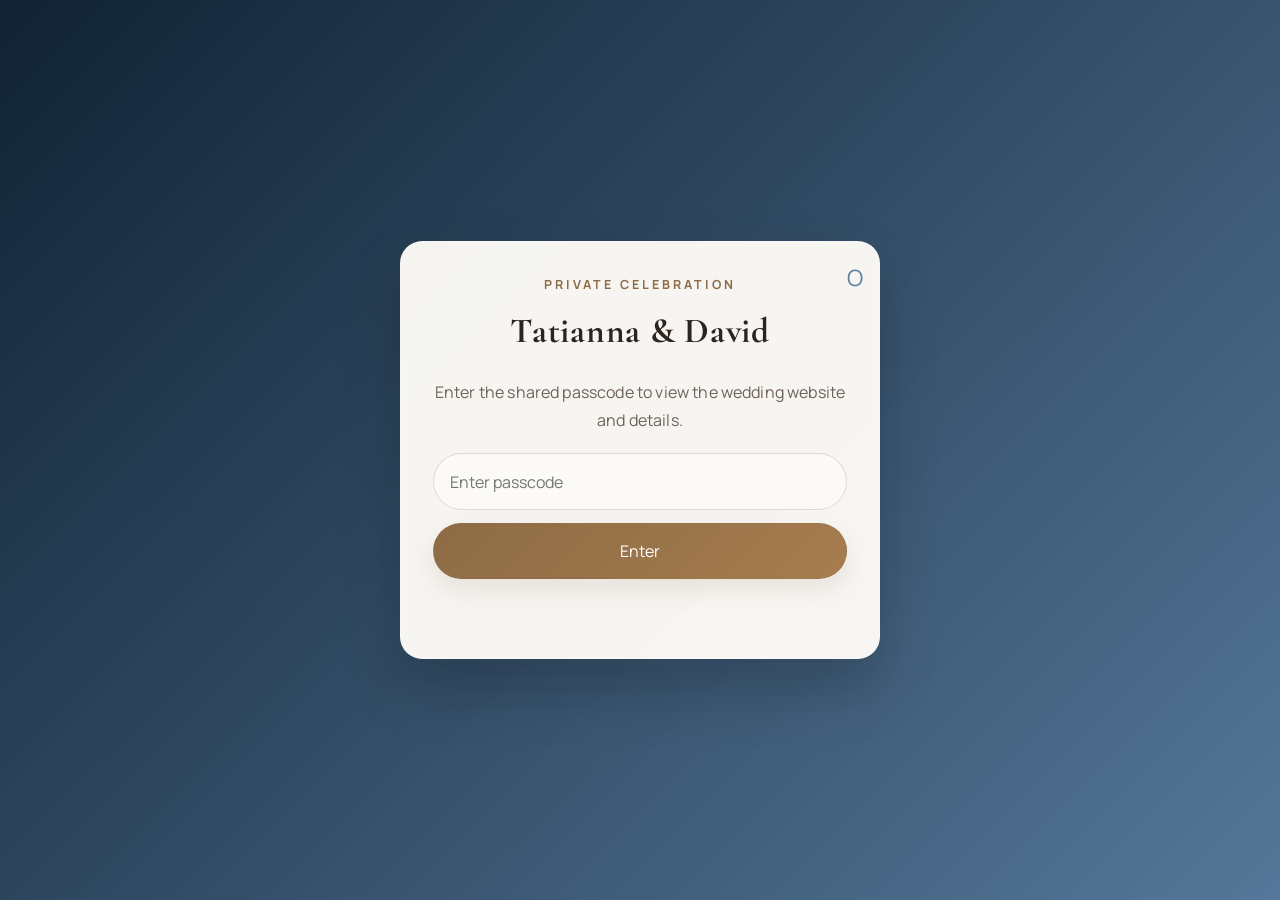
==== accommodations.html @ 68562103 "Site changes and google sheet backend script" ====
<!DOCTYPE html>
<html lang="en">
  <head>
    <meta charset="UTF-8" />
    <meta name="viewport" content="width=device-width, initial-scale=1.0" />
    <title>Accommodations | Tatianna & David</title>
    <link rel="preconnect" href="https://fonts.googleapis.com" />
    <link rel="preconnect" href="https://fonts.gstatic.com" crossorigin />
    <link href="https://fonts.googleapis.com/css2?family=Cormorant+Garamond:wght@500;600;700&family=Manrope:wght@400;500;600;700&display=swap" rel="stylesheet" />
    <link rel="stylesheet" href="styles.css" />
  </head>
  <body>
    <div id="gate" class="gate-overlay" aria-live="polite">
      <div class="gate-card">
        <p class="eyebrow">Private Celebration</p>
        <h1>Tatianna & David</h1>
        <p class="gate-copy">Enter the shared passcode to view the wedding website and details.</p>
        <form id="gate-form">
          <label class="sr-only" for="passcode">Passcode</label>
          <input id="passcode" name="passcode" type="password" placeholder="Enter passcode" />
          <button type="submit">Enter</button>
        </form>
        <p id="gate-message" class="gate-message" role="status"></p>
      </div>
    </div>

    <div id="site-content" class="site-content hidden">
      <header class="topbar">
        <a class="brand" href="index.html">Tatianna & David</a>
        <div class="topbar-actions">
          <button class="mobile-nav-toggle" type="button" aria-expanded="false" aria-controls="primary-nav">
            Pages
          </button>
          <nav class="nav" id="primary-nav" aria-label="Primary navigation">
            <a href="index.html">Home</a>
            <a href="story.html">Our Story</a>
            <a href="schedule.html">Schedule</a>
            <a href="travel.html">Travel</a>
            <a href="accommodations.html">Accommodations</a>
            <a href="rsvp.html">RSVP</a>
            <a href="registry.html">Registry</a>
            <a href="gallery.html">Gallery</a>
            <a href="faq.html">FAQ</a>
          </nav>
        </div>
      </header>

      <main>
        <section class="section section--split">
          <div>
            <p class="eyebrow">Stay Nearby</p>
            <h3>Options for the wedding weekend stay.</h3>
            <p>We recommend booking early, as July is a popular travel month in this part of Greece. Xylokastro is a lovely seaside town, and nearby accommodations can fill quickly around the weekend.</p>
            <p>For those who prefer a simpler stay, apartments and short-term rentals are also a great option if you want a little more space or a kitchen for the trip.</p>
          </div>
          <div class="card">
            <h4>Recommended stays</h4>
            <ul>
              <li>Arion Hotel Xylokastro</li>
              <li>Airbnb or short-term rental options nearby</li>
            </ul>
            <p><strong>Arion:</strong> Email reservations@arion-pefkias.gr and mention the Bollwerk/Dean wedding to request help with a room and any available discount.</p>
          </div>
        </section>
      </main>
    </div>

    <script src="script.js"></script>
  </body>
</html>
---- styles.css ----
:root {
  --bg: #f7f2eb;
  --surface: #fcfaf7;
  --text: #2d241f;
  --muted: #6f6257;
  --accent: #8c6b45;
  --accent-soft: #efe0ca;
  --blue: #1f4f7a;
  --blue-soft: #dcebf4;
  --border: rgba(45, 36, 31, 0.14);
  --shadow: 0 24px 60px rgba(41, 30, 23, 0.07);
}

* {
  box-sizing: border-box;
}

html {
  scroll-behavior: smooth;
}

body {
  margin: 0;
  font-family: "Manrope", sans-serif;
  color: var(--text);
  background: linear-gradient(180deg, #f9f4eb 0%, var(--bg) 100%);
  line-height: 1.75;
  letter-spacing: 0.01em;
}

img {
  max-width: 100%;
  display: block;
}

.hidden {
  display: none;
}

.sr-only {
  position: absolute;
  width: 1px;
  height: 1px;
  padding: 0;
  margin: -1px;
  overflow: hidden;
  clip: rect(0, 0, 0, 0);
  white-space: nowrap;
  border: 0;
}

.gate-overlay {
  position: fixed;
  inset: 0;
  display: grid;
  place-items: center;
  background: linear-gradient(135deg, rgba(7, 26, 44, 0.96), rgba(61, 100, 139, 0.88));
  padding: 1.5rem;
  z-index: 20;
}

.gate-card {
  width: min(100%, 480px);
  background: rgba(255, 253, 249, 0.96);
  border: 1px solid rgba(255, 255, 255, 0.25);
  box-shadow: 0 30px 60px rgba(0, 0, 0, 0.2);
  padding: 2rem;
  text-align: center;
  border-radius: 1.4rem;
  position: relative;
}

.gate-card::before {
  content: "Ο";
  position: absolute;
  top: 1rem;
  right: 1rem;
  font-size: 1.4rem;
  color: var(--blue);
  opacity: 0.7;
}

.gate-card h1,
.hero h2,
.section h3 {
  font-family: "Cormorant Garamond", serif;
  letter-spacing: 0.02em;
}

.gate-card h1 {
  margin: 0.25rem 0 0.5rem;
  font-size: 2.2rem;
}

.gate-copy,
.hero-copy p,
.section p,
.card li,
.card p,
.timeline-item p,
.details p,
.faq-list p {
  color: var(--muted);
}

.gate-card form {
  display: grid;
  gap: 0.8rem;
  margin-top: 1.2rem;
}

input,
select,
textarea,
button {
  font: inherit;
}

input,
select,
textarea {
  width: 100%;
  border: 1px solid var(--border);
  border-radius: 999px;
  padding: 0.85rem 1rem;
  background: var(--surface);
  color: var(--text);
}

textarea {
  border-radius: 1rem;
}

button,
.button {
  display: inline-flex;
  justify-content: center;
  align-items: center;
  border: 1px solid rgba(140, 107, 69, 0.2);
  border-radius: 999px;
  padding: 0.82rem 1.2rem;
  background: linear-gradient(135deg, var(--accent), #a77d4e);
  color: white;
  text-decoration: none;
  cursor: pointer;
  transition: transform 180ms ease, box-shadow 180ms ease;
  box-shadow: 0 10px 24px rgba(140, 107, 69, 0.15);
}

button:hover,
.button:hover {
  transform: translateY(-1px);
  box-shadow: 0 14px 28px rgba(140, 107, 69, 0.2);
}

.gate-message,
.form-message {
  min-height: 1.3rem;
  margin-top: 0.6rem;
  color: #a13f3f;
}

.topbar {
  position: sticky;
  top: 0;
  z-index: 10;
  display: flex;
  justify-content: space-between;
  align-items: center;
  padding: 1rem 1.5rem;
  background: rgba(247, 242, 235, 0.94);
  backdrop-filter: blur(10px);
  border-bottom: 1px solid var(--border);
  box-shadow: 0 6px 24px rgba(45, 36, 31, 0.04);
}

.brand {
  font-family: "Cormorant Garamond", serif;
  color: var(--text);
  text-decoration: none;
  font-size: 1.18rem;
  letter-spacing: 0.18em;
  text-transform: uppercase;
  font-weight: 600;
}

.mobile-nav-toggle {
  display: none;
}

.nav {
  display: flex;
  flex-wrap: wrap;
  gap: 0.8rem 1rem;
}

.nav a {
  color: var(--text);
  text-decoration: none;
  font-size: 0.95rem;
  font-weight: 500;
}

.nav a:hover {
  color: var(--accent);
}

.hero {
  min-height: 92vh;
  display: grid;
  align-items: center;
  padding: 4rem 1.5rem;
  background: linear-gradient(90deg, rgba(9, 35, 58, 0.82), rgba(29, 63, 89, 0.44)),
    url("pics/IMG_0084.JPG") center/cover;
  position: relative;
  overflow: hidden;
}

.hero::before {
  content: "";
  position: absolute;
  inset: 0;
  background-image: radial-gradient(circle at top left, rgba(255,255,255,0.16) 0 2px, transparent 3px),
    radial-gradient(circle at bottom right, rgba(255,255,255,0.14) 0 2px, transparent 3px);
  background-size: 24px 24px, 28px 28px;
  opacity: 0.7;
  pointer-events: none;
}

.hero::after {
  content: "☼";
  position: absolute;
  right: 2rem;
  bottom: 2rem;
  font-size: 2rem;
  color: rgba(255,255,255,0.7);
}

.hero-copy {
  max-width: 520px;
  color: #ffffff;
  padding: 1.6rem 1.8rem;
  border-radius: 1.2rem;
  backdrop-filter: blur(4px);
  background: rgba(255, 255, 255, 0.14);
  border: 1px solid rgba(255, 255, 255, 0.24);
  box-shadow: 0 16px 36px rgba(0, 0, 0, 0.16);
  margin-left: 0;
}

.hero-copy h2 {
  margin: 0.3rem 0 0.8rem;
  font-size: clamp(1.9rem, 3.9vw, 2.8rem);
  font-weight: 600;
  color: #ffffff;
}

.hero-copy p {
  color: #ffffff;
  font-size: 0.98rem;
}

.hero-copy .eyebrow {
  color: #ffffff;
  opacity: 0.95;
}

.hero-copy .motif {
  color: #ffffff;
  background: rgba(255, 255, 255, 0.16);
  border-color: rgba(255, 255, 255, 0.26);
}

.eyebrow {
  margin: 0;
  text-transform: uppercase;
  letter-spacing: 0.24em;
  font-size: 0.78rem;
  color: var(--accent);
  font-weight: 700;
}

.section {
  padding: 5rem 1.5rem;
  max-width: 1120px;
  margin: 0 auto;
}

.motif {
  display: inline-flex;
  align-items: center;
  gap: 0.45rem;
  padding: 0.35rem 0.7rem;
  border: 1px solid rgba(31, 79, 122, 0.16);
  border-radius: 999px;
  background: linear-gradient(135deg, var(--blue-soft), rgba(255,255,255,0.78));
  color: var(--blue);
  font-size: 0.82rem;
  margin-top: 0.6rem;
  box-shadow: 0 6px 16px rgba(31, 79, 122, 0.08);
}

.section--split {
  display: grid;
  gap: 2rem;
  grid-template-columns: 1.2fr 0.8fr;
  align-items: start;
}

.card,
.timeline-item,
.rsvp-form,
.faq-list details {
  background: linear-gradient(135deg, var(--surface), #f4ebdf);
  border: 1px solid rgba(31, 79, 122, 0.14);
  border-radius: 1.2rem;
  padding: 1.3rem;
  box-shadow: var(--shadow);
  position: relative;
}

.card::before,
.timeline-item::before {
  content: "◊";
  position: absolute;
  top: 0.8rem;
  right: 0.95rem;
  color: var(--blue);
  opacity: 0.55;
  font-size: 1rem;
}

.section-heading {
  margin-bottom: 1.4rem;
}

.timeline {
  display: grid;
  gap: 1rem;
}

.timeline-item h4,
.card h4 {
  margin-top: 0;
  margin-bottom: 0.35rem;
  font-family: "Cormorant Garamond", serif;
  font-size: 1.25rem;
  font-weight: 600;
}

.registry-list {
  padding-left: 1rem;
}

.registry-list a {
  color: var(--text);
}

.party-grid,
.gallery-grid {
  display: grid;
  gap: 1rem;
  grid-template-columns: repeat(2, minmax(0, 1fr));
}

.gallery-grid img {
  height: 220px;
  width: 100%;
  object-fit: cover;
  border-radius: 1rem;
  box-shadow: var(--shadow);
}

.odyssey-block {
  margin-top: 2rem;
  background: linear-gradient(135deg, #fefcf8, #eaf3f9);
  border: 1px solid rgba(31, 79, 122, 0.16);
  border-radius: 1.3rem;
  padding: 1.5rem;
  box-shadow: var(--shadow);
  position: relative;
}

.odyssey-block::before {
  content: "𐀀";
  position: absolute;
  top: 1rem;
  right: 1rem;
  font-size: 1.4rem;
  color: var(--blue);
  opacity: 0.6;
}

.odyssey-grid {
  display: grid;
  grid-template-columns: repeat(2, minmax(0, 1fr));
  gap: 1rem;
  margin-top: 1rem;
}

.odyssey-grid img {
  width: 100%;
  height: 280px;
  object-fit: cover;
  border-radius: 1rem;
}

.odyssey-caption {
  font-size: 0.95rem;
  color: var(--muted);
  margin-top: 0.7rem;
}

.rsvp-form {
  display: grid;
  gap: 0.9rem;
}

.rsvp-form label {
  display: grid;
  gap: 0.35rem;
  font-weight: 600;
}

.event-options {
  display: grid;
  gap: 0.7rem;
  padding: 0.7rem 0 0.2rem;
}

.event-option {
  display: flex;
  justify-content: space-between;
  align-items: center;
  gap: 1rem;
  padding: 0.8rem 1rem;
  border: 1px solid var(--border);
  border-radius: 999px;
  background: rgba(255, 255, 255, 0.65);
}

.event-option__label {
  display: inline-flex;
  align-items: center;
  gap: 0.55rem;
  font-weight: 600;
}

.event-option input[type="checkbox"] {
  width: auto;
  margin: 0;
}

.faq-list {
  display: grid;
  gap: 0.8rem;
}

details summary {
  cursor: pointer;
  font-weight: 600;
}

details[open] summary {
  margin-bottom: 0.45rem;
}

@media (max-width: 820px) {
  .topbar {
    flex-direction: column;
    align-items: flex-start;
    gap: 0.7rem;
  }

  .section--split,
  .party-grid,
  .gallery-grid,
  .odyssey-grid {
    grid-template-columns: 1fr;
  }
}

@media (max-width: 560px) {
  .mobile-nav-toggle {
    display: inline-flex;
    align-self: flex-end;
    justify-content: center;
    align-items: center;
    padding: 0.55rem 0.85rem;
    border-radius: 999px;
    border: 1px solid rgba(140, 107, 69, 0.24);
    background: var(--surface);
    color: var(--text);
    font-weight: 700;
    box-shadow: 0 8px 18px rgba(45, 36, 31, 0.06);
  }

  .hero {
    padding: 3rem 1rem;
  }

  .section {
    padding: 4rem 1rem;
  }

  .topbar {
    padding: 1rem;
    gap: 0.8rem;
  }

  .topbar-actions {
    width: 100%;
    display: flex;
    flex-direction: column;
    align-items: stretch;
    gap: 0.55rem;
  }

  .nav {
    display: none;
    flex-direction: column;
    gap: 0.55rem;
    width: 100%;
    padding-top: 0.2rem;
  }

  .nav.is-open {
    display: flex;
  }

  .nav a {
    padding: 0.35rem 0;
    border-bottom: 1px solid rgba(45, 36, 31, 0.08);
  }

  .nav a:last-child {
    border-bottom: 0;
  }

  .event-option {
    flex-direction: column;
    align-items: flex-start;
    border-radius: 1rem;
  }
}
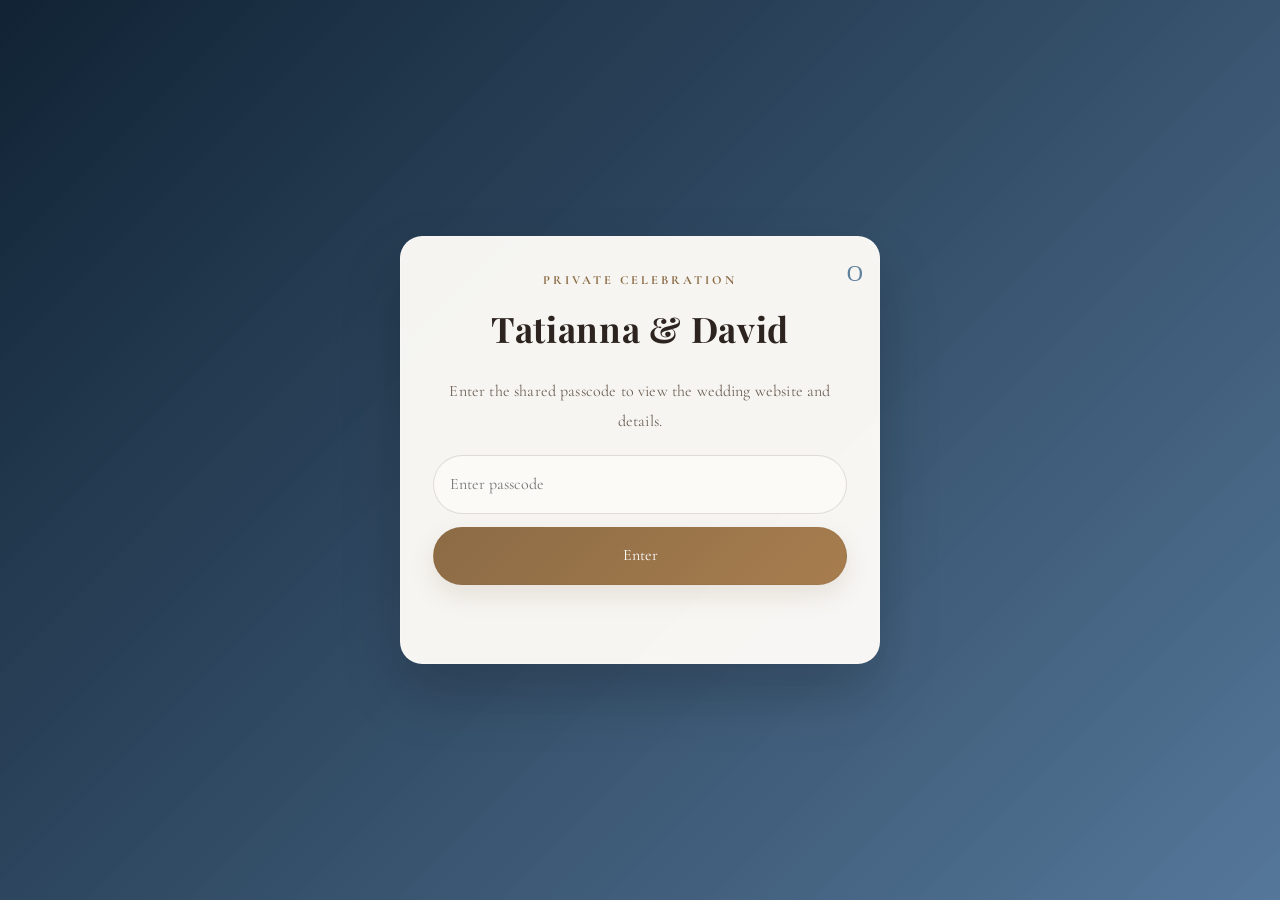
==== commit 9124b947: "some css changes" ====
--- a/accommodations.html
+++ b/accommodations.html
@@ -6,7 +6,7 @@
     <title>Accommodations | Tatianna & David</title>
     <link rel="preconnect" href="https://fonts.googleapis.com" />
     <link rel="preconnect" href="https://fonts.gstatic.com" crossorigin />
-    <link href="https://fonts.googleapis.com/css2?family=Cormorant+Garamond:wght@500;600;700&family=Manrope:wght@400;500;600;700&display=swap" rel="stylesheet" />
+    <link href="https://fonts.googleapis.com/css2?family=Cormorant+Garamond:wght@500;600;700&family=Manrope:wght@400;500;600;700&family=Playfair+Display:wght@500;600;700&display=swap" rel="stylesheet" />
     <link rel="stylesheet" href="styles.css" />
   </head>
   <body>
@@ -46,20 +46,44 @@
       </header>
 
       <main>
-        <section class="section section--split">
-          <div>
-            <p class="eyebrow">Stay Nearby</p>
-            <h3>Options for the wedding weekend stay.</h3>
-            <p>We recommend booking early, as July is a popular travel month in this part of Greece. Xylokastro is a lovely seaside town, and nearby accommodations can fill quickly around the weekend.</p>
-            <p>For those who prefer a simpler stay, apartments and short-term rentals are also a great option if you want a little more space or a kitchen for the trip.</p>
+        <section class="section">
+          <p class="eyebrow">Accommodations</p>
+          <h3>Recommended stays for the wedding weekend.</h3>
+          <p>If you’re looking for the perfect place to stay, we recommend Arion Hotel Xylokastro. Over the years, we’ve spent many summers here. Its warm hospitality and unbeatable location makes it an easy favorite.</p>
+          <p>Located on the seaside, the hotel is just steps from charming cafés, restaurants, bars, and many of our wedding festivities—making it easy to enjoy everything Xylokastro has to offer without needing a car.</p>
+        </section>
+
+        <section class="section">
+          <div class="card">
+            <h4>Arion Hotel Xylokastro</h4>
+            <p>Tatianna’s favorite thing about the hotel is pulling the blinds open and waking up each morning to the beautiful view of the sea from the private balcony. The hotel also offers a private beach with lounge chairs and food/beverage service, breakfast, and complimentary parking.</p>
+            <p>We’ve reserved a room block at Arion Hotel Xylokastro for our wedding guests. To receive our special wedding rate, please contact the hotel directly by email and mention Bollwerk & Dean Wedding 2027.</p>
+            <p><a href="mailto:reservations@arion-pefkias.gr">reservations@arion-pefkias.gr</a></p>
           </div>
+
           <div class="card">
-            <h4>Recommended stays</h4>
+            <h4>Arion Hotel Nightly Rates</h4>
             <ul>
-              <li>Arion Hotel Xylokastro</li>
-              <li>Airbnb or short-term rental options nearby</li>
+              <li>Single: 80 €</li>
+              <li>Twin Sea View: 120 € (We love & recommend!)</li>
+              <li>Twin Forest View: 105 €</li>
+              <li>Triple Forest View: 135 €</li>
+              <li>Junior Suite Sea View: 140 €</li>
+              <li>Junior Suite Forest/Side Sea View: 130 €</li>
+              <li>Executive Jacuzzi Suite: 170 €</li>
             </ul>
-            <p><strong>Arion:</strong> Email reservations@arion-pefkias.gr and mention the Bollwerk/Dean wedding to request help with a room and any available discount.</p>
+            <p>Check-in: 2pm / Check-out: 12pm</p>
+            <p>For more information about the hotel please visit <a href="http://www.arion-pefkias.gr" target="_blank" rel="noreferrer">www.arion-pefkias.gr</a>.</p>
+          </div>
+
+          <div class="card">
+            <h4>Airbnb</h4>
+            <p>Airbnb is another wonderful option. Xylokastro offers a variety of beautiful homes and apartments, many within walking distance of the beach, restaurants, and our wedding events. It’s a great way to enjoy a little extra space while experiencing the charm of the town like a local.</p>
+          </div>
+
+          <div class="card">
+            <h4>Need help?</h4>
+            <p>We’re here to help make your trip as seamless as possible. If you have any questions about accommodations or planning your stay, please don’t hesitate to reach out to Tatianna or David.</p>
           </div>
         </section>
       </main>
--- a/styles.css
+++ b/styles.css
@@ -21,16 +21,75 @@
 
 body {
   margin: 0;
-  font-family: "Manrope", sans-serif;
+  font-family: "Cormorant Garamond", "Playfair Display", serif;
   color: var(--text);
   background: linear-gradient(180deg, #f9f4eb 0%, var(--bg) 100%);
-  line-height: 1.75;
+  line-height: 1.85;
   letter-spacing: 0.01em;
 }
 
 img {
   max-width: 100%;
   display: block;
+}
+
+h1,
+h2,
+h3,
+h4,
+.section-heading,
+.card h4 {
+  font-family: "Playfair Display", "Cormorant Garamond", serif;
+}
+
+.section h3 {
+  margin-top: 0.25rem;
+  margin-bottom: 1rem;
+  font-size: clamp(2rem, 2.6vw, 2.6rem);
+  letter-spacing: 0.02em;
+  line-height: 1.1;
+}
+
+.card {
+  background: linear-gradient(180deg, rgba(255, 253, 247, 0.96), rgba(245, 237, 227, 0.98));
+  border: 1px solid rgba(140, 107, 69, 0.22);
+  border-radius: 1.6rem;
+  padding: 1.8rem;
+  box-shadow: 0 24px 48px rgba(95, 71, 49, 0.12);
+}
+
+.card h4 {
+  margin-top: 0;
+  margin-bottom: 0.8rem;
+  font-size: 1.35rem;
+  color: var(--accent);
+}
+
+.card p,
+.card li {
+  color: var(--muted);
+}
+
+.card ul {
+  margin: 1rem 0 0;
+  padding-left: 1.2rem;
+}
+
+.card ul li {
+  margin-bottom: 0.65rem;
+}
+
+.card a {
+  color: var(--blue);
+  text-decoration: underline;
+}
+
+.section {
+  padding: 5rem 1.5rem;
+}
+
+.section--split {
+  grid-template-columns: 1.3fr 0.9fr;
 }
 
 .hidden {
@@ -83,7 +142,7 @@
 .gate-card h1,
 .hero h2,
 .section h3 {
-  font-family: "Cormorant Garamond", serif;
+  font-family: "Playfair Display", serif;
   letter-spacing: 0.02em;
 }
 
@@ -175,11 +234,11 @@
 }
 
 .brand {
-  font-family: "Cormorant Garamond", serif;
+  font-family: "Playfair Display", serif;
   color: var(--text);
   text-decoration: none;
-  font-size: 1.18rem;
-  letter-spacing: 0.18em;
+  font-size: 1.3rem;
+  letter-spacing: 0.26em;
   text-transform: uppercase;
   font-weight: 600;
 }
@@ -281,9 +340,49 @@
 }
 
 .section {
-  padding: 5rem 1.5rem;
+  padding: 4rem 1.5rem;
   max-width: 1120px;
   margin: 0 auto;
+}
+
+.section + .section {
+  padding-top: 2.5rem;
+}
+
+.section h3 {
+  position: relative;
+  margin-top: 0;
+  margin-bottom: 1rem;
+  font-size: clamp(2rem, 2.6vw, 2.6rem);
+  letter-spacing: 0.03em;
+  line-height: 1.1;
+  color: var(--text);
+}
+
+.section h3::after {
+  content: "";
+  display: block;
+  width: 5rem;
+  height: 2px;
+  margin-top: 1.1rem;
+  background: var(--accent);
+  border-radius: 999px;
+  opacity: 0.85;
+}
+
+.card h4 {
+  position: relative;
+  padding-left: 1.2rem;
+}
+
+.card h4::before {
+  content: "•";
+  position: absolute;
+  left: 0;
+  top: 0.15rem;
+  color: var(--accent);
+  font-size: 1.4rem;
+  line-height: 1;
 }
 
 .motif {
@@ -343,7 +442,7 @@
 .card h4 {
   margin-top: 0;
   margin-bottom: 0.35rem;
-  font-family: "Cormorant Garamond", serif;
+  font-family: "Playfair Display", serif;
   font-size: 1.25rem;
   font-weight: 600;
 }
@@ -467,8 +566,9 @@
 
 @media (max-width: 820px) {
   .topbar {
-    flex-direction: column;
-    align-items: flex-start;
+    flex-wrap: wrap;
+    align-items: center;
+    justify-content: space-between;
     gap: 0.7rem;
   }
 
@@ -483,16 +583,41 @@
 @media (max-width: 560px) {
   .mobile-nav-toggle {
     display: inline-flex;
-    align-self: flex-end;
     justify-content: center;
     align-items: center;
-    padding: 0.55rem 0.85rem;
+    min-width: 3.5rem;
+    padding: 0.55rem 1rem;
     border-radius: 999px;
     border: 1px solid rgba(140, 107, 69, 0.24);
-    background: var(--surface);
+    background: rgba(255, 255, 255, 0.88);
     color: var(--text);
+    font-size: 0.95rem;
     font-weight: 700;
-    box-shadow: 0 8px 18px rgba(45, 36, 31, 0.06);
+    letter-spacing: 0.04em;
+    box-shadow: 0 10px 24px rgba(45, 36, 31, 0.08);
+    gap: 0.5rem;
+    transition: transform 180ms ease, box-shadow 180ms ease, background 180ms ease;
+  }
+
+  .mobile-nav-toggle:hover {
+    background: #ffffff;
+    transform: translateY(-1px);
+    box-shadow: 0 12px 26px rgba(45, 36, 31, 0.1);
+  }
+
+  .mobile-nav-toggle::before {
+    content: "☰";
+    display: inline-block;
+    font-size: 0.95rem;
+    line-height: 1;
+  }
+
+  .topbar-actions {
+    width: auto;
+    display: flex;
+    align-items: center;
+    justify-content: flex-end;
+    gap: 0.85rem;
   }
 
   .hero {
@@ -511,8 +636,9 @@
   .topbar-actions {
     width: 100%;
     display: flex;
-    flex-direction: column;
-    align-items: stretch;
+    flex-direction: row;
+    align-items: center;
+    justify-content: space-between;
     gap: 0.55rem;
   }
 
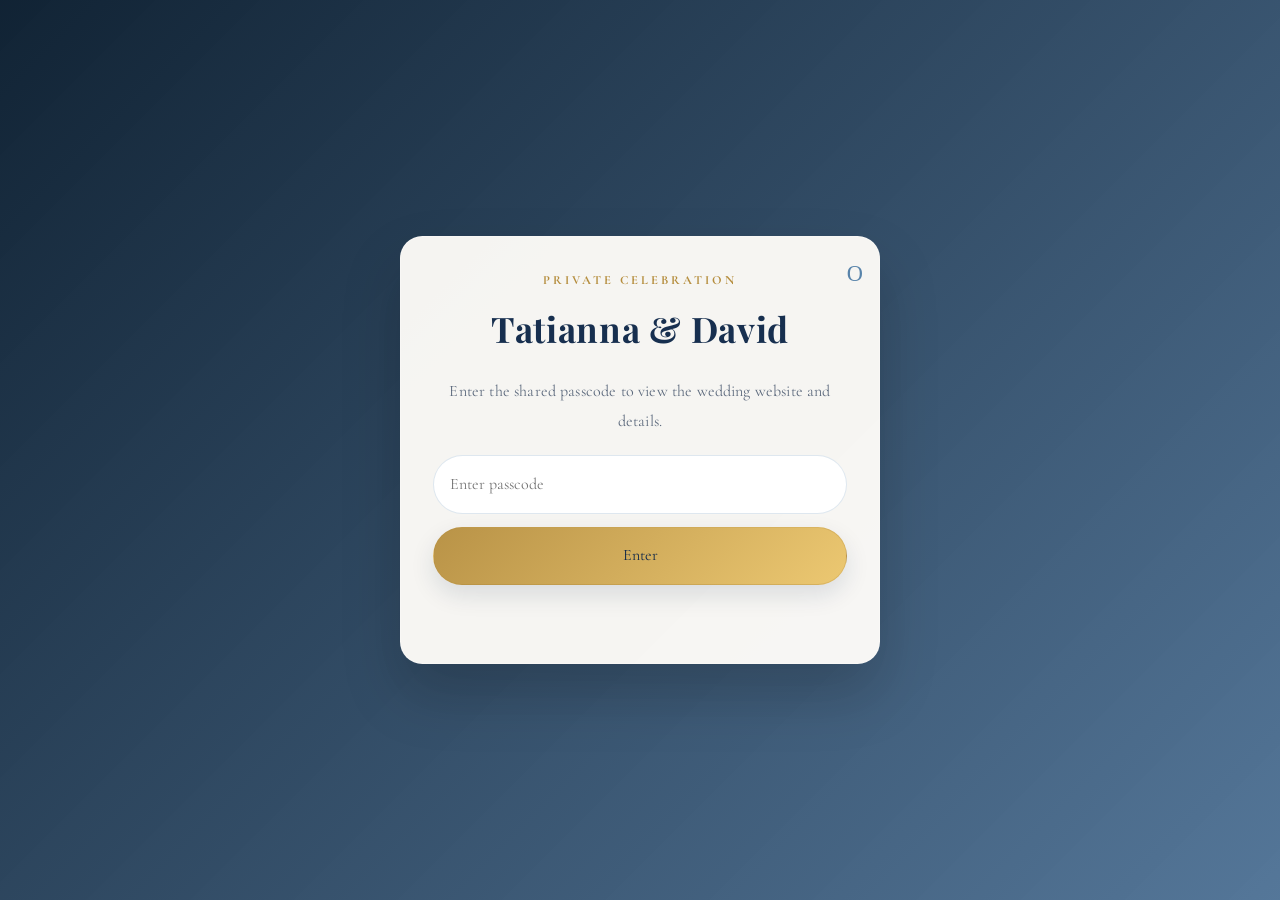
==== commit 416590ee: "style" ====
--- a/accommodations.html
+++ b/accommodations.html
@@ -36,6 +36,7 @@
             <a href="story.html">Our Story</a>
             <a href="schedule.html">Schedule</a>
             <a href="travel.html">Travel</a>
+            <a href="xylokastro.html">Xylokastro</a>
             <a href="accommodations.html">Accommodations</a>
             <a href="rsvp.html">RSVP</a>
             <a href="registry.html">Registry</a>
--- a/styles.css
+++ b/styles.css
@@ -1,14 +1,15 @@
 :root {
-  --bg: #f7f2eb;
-  --surface: #fcfaf7;
-  --text: #2d241f;
-  --muted: #6f6257;
-  --accent: #8c6b45;
-  --accent-soft: #efe0ca;
-  --blue: #1f4f7a;
-  --blue-soft: #dcebf4;
-  --border: rgba(45, 36, 31, 0.14);
-  --shadow: 0 24px 60px rgba(41, 30, 23, 0.07);
+  --bg: #fbf8f2;
+  --surface: #ffffff;
+  --text: #172f4f;
+  --muted: #5e6b7e;
+  --accent: #b58d3d;
+  --accent-soft: #fbf1d9;
+  --blue: #16548c;
+  --blue-dark: #0f385d;
+  --blue-soft: #d9e5f2;
+  --border: rgba(22, 84, 140, 0.14);
+  --shadow: 0 28px 70px rgba(16, 44, 78, 0.08);
 }
 
 * {
@@ -23,7 +24,7 @@
   margin: 0;
   font-family: "Cormorant Garamond", "Playfair Display", serif;
   color: var(--text);
-  background: linear-gradient(180deg, #f9f4eb 0%, var(--bg) 100%);
+  background: linear-gradient(180deg, rgba(251, 248, 242, 0.96) 0%, var(--bg) 100%);
   line-height: 1.85;
   letter-spacing: 0.01em;
 }
@@ -51,11 +52,11 @@
 }
 
 .card {
-  background: linear-gradient(180deg, rgba(255, 253, 247, 0.96), rgba(245, 237, 227, 0.98));
-  border: 1px solid rgba(140, 107, 69, 0.22);
-  border-radius: 1.6rem;
-  padding: 1.8rem;
-  box-shadow: 0 24px 48px rgba(95, 71, 49, 0.12);
+  background: linear-gradient(180deg, rgba(255, 255, 255, 0.95), rgba(237, 243, 250, 0.95));
+  border: 1px solid rgba(22, 84, 140, 0.16);
+  border-radius: 1.8rem;
+  padding: 1.9rem;
+  box-shadow: 0 30px 60px rgba(16, 44, 78, 0.08);
 }
 
 .card h4 {
@@ -195,15 +196,15 @@
   display: inline-flex;
   justify-content: center;
   align-items: center;
-  border: 1px solid rgba(140, 107, 69, 0.2);
+  border: 1px solid rgba(181, 141, 61, 0.28);
   border-radius: 999px;
   padding: 0.82rem 1.2rem;
-  background: linear-gradient(135deg, var(--accent), #a77d4e);
-  color: white;
+  background: linear-gradient(135deg, rgba(181, 141, 61, 0.95), rgba(235, 197, 106, 0.95));
+  color: #132a4a;
   text-decoration: none;
   cursor: pointer;
   transition: transform 180ms ease, box-shadow 180ms ease;
-  box-shadow: 0 10px 24px rgba(140, 107, 69, 0.15);
+  box-shadow: 0 10px 24px rgba(16, 44, 78, 0.12);
 }
 
 button:hover,
@@ -227,17 +228,17 @@
   justify-content: space-between;
   align-items: center;
   padding: 1rem 1.5rem;
-  background: rgba(247, 242, 235, 0.94);
+  background: rgba(255, 255, 255, 0.94);
   backdrop-filter: blur(10px);
-  border-bottom: 1px solid var(--border);
-  box-shadow: 0 6px 24px rgba(45, 36, 31, 0.04);
+  border-bottom: 1px solid rgba(22, 84, 140, 0.12);
+  box-shadow: 0 8px 28px rgba(16, 44, 78, 0.08);
 }
 
 .brand {
   font-family: "Playfair Display", serif;
-  color: var(--text);
+  color: var(--blue-dark);
   text-decoration: none;
-  font-size: 1.3rem;
+  font-size: 1.35rem;
   letter-spacing: 0.26em;
   text-transform: uppercase;
   font-weight: 600;
@@ -254,7 +255,7 @@
 }
 
 .nav a {
-  color: var(--text);
+  color: var(--blue-dark);
   text-decoration: none;
   font-size: 0.95rem;
   font-weight: 500;
@@ -269,7 +270,7 @@
   display: grid;
   align-items: center;
   padding: 4rem 1.5rem;
-  background: linear-gradient(90deg, rgba(9, 35, 58, 0.82), rgba(29, 63, 89, 0.44)),
+  background: linear-gradient(90deg, rgba(22, 84, 140, 0.78), rgba(12, 43, 85, 0.5)),
     url("pics/IMG_0084.JPG") center/cover;
   position: relative;
   overflow: hidden;
@@ -367,21 +368,22 @@
   margin-top: 1.1rem;
   background: var(--accent);
   border-radius: 999px;
-  opacity: 0.85;
+  opacity: 0.95;
 }
 
 .card h4 {
   position: relative;
   padding-left: 1.2rem;
+  color: var(--blue-dark);
 }
 
 .card h4::before {
-  content: "•";
+  content: "✦";
   position: absolute;
   left: 0;
-  top: 0.15rem;
+  top: 0.05rem;
   color: var(--accent);
-  font-size: 1.4rem;
+  font-size: 1.2rem;
   line-height: 1;
 }
 
@@ -410,12 +412,8 @@
 .timeline-item,
 .rsvp-form,
 .faq-list details {
-  background: linear-gradient(135deg, var(--surface), #f4ebdf);
-  border: 1px solid rgba(31, 79, 122, 0.14);
-  border-radius: 1.2rem;
-  padding: 1.3rem;
-  box-shadow: var(--shadow);
-  position: relative;
+    background: linear-gradient(135deg, var(--surface), #e9f1fb);
+    border: 1px solid rgba(22, 84, 140, 0.16);
 }
 
 .card::before,
@@ -656,7 +654,7 @@
 
   .nav a {
     padding: 0.35rem 0;
-    border-bottom: 1px solid rgba(45, 36, 31, 0.08);
+    border-bottom: 1px solid rgba(22, 84, 140, 0.08);
   }
 
   .nav a:last-child {
